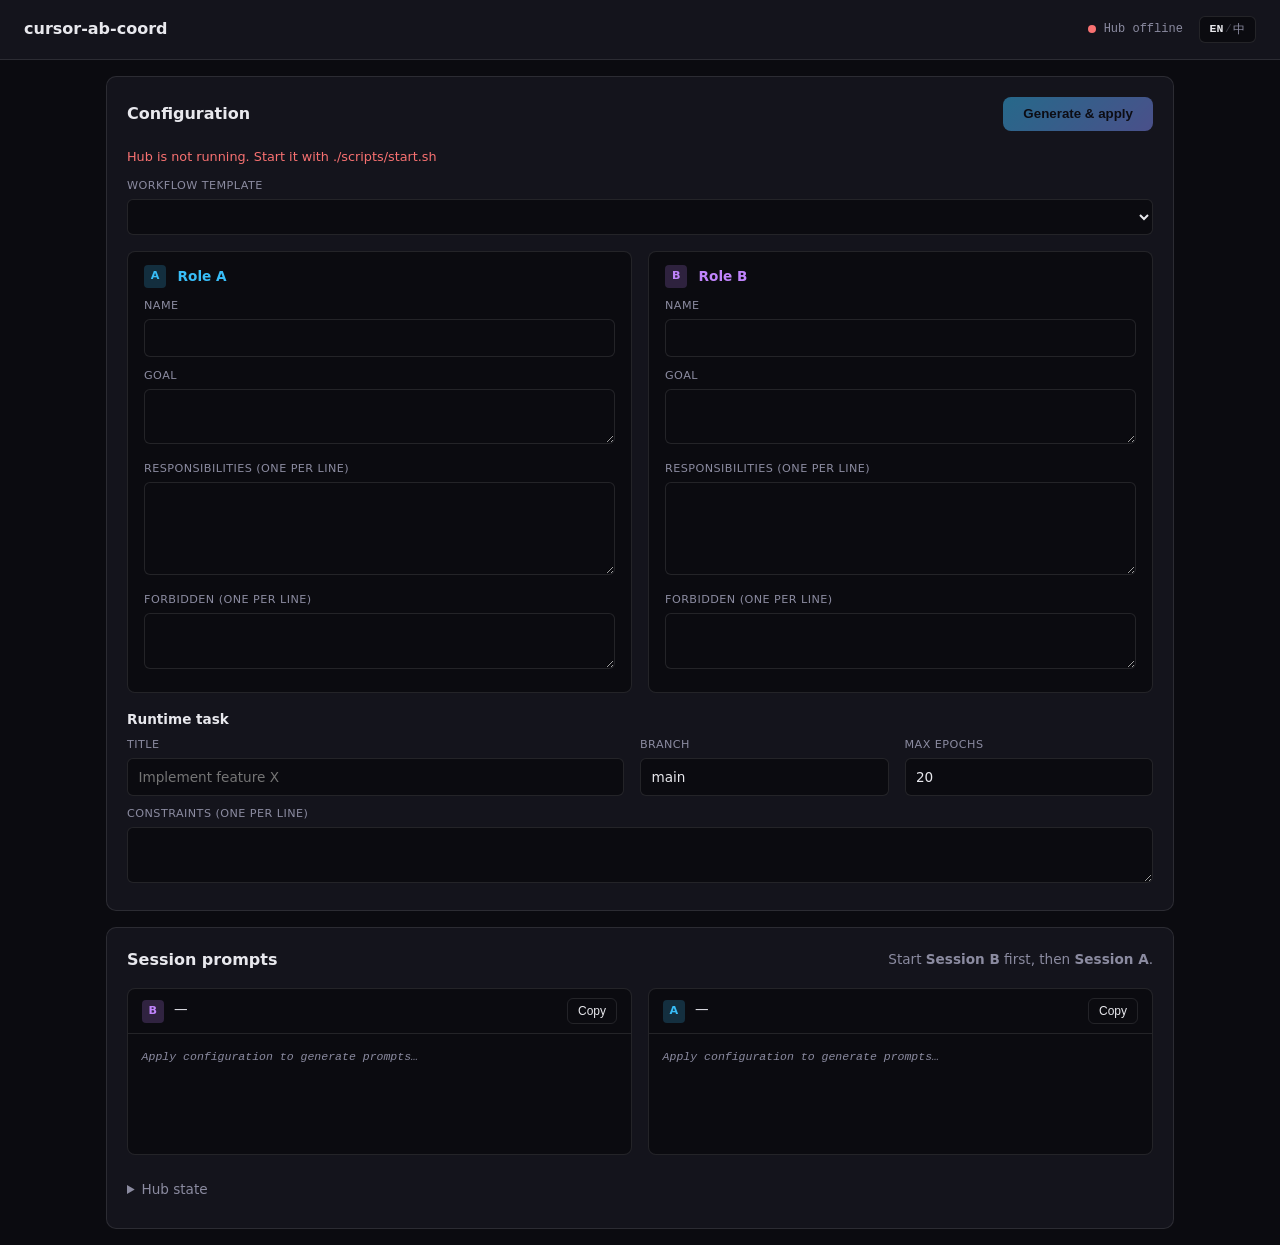
==== ui/index.html @ 5e48ee17 "Add skill/MCP/UI setup flow with configurable A/B roles - Extend hub with /profile, /setup, /templat" ====
<!DOCTYPE html>
<html lang="en">
<head>
  <meta charset="UTF-8">
  <meta name="viewport" content="width=device-width, initial-scale=1.0">
  <title>cursor-ab-coord setup</title>
  <link rel="stylesheet" href="/ui/css/style.css">
</head>
<body>
  <header class="header">
    <h1>cursor-ab-coord</h1>
    <div class="header-right">
      <div class="status" id="hubStatus">
        <span class="status-dot"></span>
        <span id="statusText" data-i18n="status.connecting">Connecting…</span>
      </div>
      <button class="lang-toggle" id="langToggle" aria-label="Switch language">
        <span class="lang-opt" data-lang="en">EN</span>
        <span class="lang-sep">/</span>
        <span class="lang-opt" data-lang="zh">中</span>
      </button>
    </div>
  </header>

  <main class="layout">
    <section class="panel">
      <div class="panel-head">
        <h2 data-i18n="config.title">Configuration</h2>
        <button type="button" class="btn-primary" id="generateBtn" data-i18n="config.generate">Generate &amp; apply</button>
      </div>
      <p class="error" id="formError" hidden></p>

      <div class="config-top">
        <div class="field">
          <label for="templateSelect" data-i18n="config.template">Workflow template</label>
          <select id="templateSelect"></select>
        </div>
      </div>

      <div class="roles-grid">
        <div class="role-card">
          <h3 class="role-a"><span class="badge badge-a">A</span> <span data-i18n="role.a">Role A</span></h3>
          <label for="roleAName" data-i18n="field.name">Name</label>
          <input id="roleAName" type="text">
          <label for="roleAGoal" data-i18n="field.goal">Goal</label>
          <textarea id="roleAGoal" rows="2"></textarea>
          <label for="roleAResp" data-i18n="field.responsibilities">Responsibilities (one per line)</label>
          <textarea id="roleAResp" rows="4"></textarea>
          <label for="roleAForbidden" data-i18n="field.forbidden">Forbidden (one per line)</label>
          <textarea id="roleAForbidden" rows="2"></textarea>
        </div>

        <div class="role-card">
          <h3 class="role-b"><span class="badge badge-b">B</span> <span data-i18n="role.b">Role B</span></h3>
          <label for="roleBName" data-i18n="field.name">Name</label>
          <input id="roleBName" type="text">
          <label for="roleBGoal" data-i18n="field.goal">Goal</label>
          <textarea id="roleBGoal" rows="2"></textarea>
          <label for="roleBResp" data-i18n="field.responsibilities">Responsibilities (one per line)</label>
          <textarea id="roleBResp" rows="4"></textarea>
          <label for="roleBForbidden" data-i18n="field.forbidden">Forbidden (one per line)</label>
          <textarea id="roleBForbidden" rows="2"></textarea>
        </div>
      </div>

      <div class="task-block">
        <h3 data-i18n="task.title">Runtime task</h3>
        <div class="task-grid">
          <div class="field field-wide">
            <label for="taskTitle" data-i18n="field.taskTitle">Title</label>
            <input id="taskTitle" type="text" data-i18n-placeholder="field.taskPlaceholder" placeholder="Implement feature X">
          </div>
          <div class="field">
            <label for="taskBranch" data-i18n="field.branch">Branch</label>
            <input id="taskBranch" type="text" value="main">
          </div>
          <div class="field">
            <label for="maxEpochs" data-i18n="field.maxEpochs">Max epochs</label>
            <input id="maxEpochs" type="number" min="1" max="100" value="20">
          </div>
        </div>
        <label for="taskConstraints" data-i18n="field.constraints">Constraints (one per line)</label>
        <textarea id="taskConstraints" rows="2"></textarea>
      </div>
    </section>

    <section class="panel">
      <div class="panel-head">
        <h2 data-i18n="prompts.title">Session prompts</h2>
        <p class="hint" data-i18n="prompts.hint">Start <strong>Session B</strong> first, then <strong>Session A</strong>.</p>
      </div>

      <div class="prompts-grid">
        <div class="prompt-card">
          <div class="prompt-header">
            <span><span class="badge badge-b">B</span> <span id="promptBName">—</span></span>
            <button type="button" class="btn-copy" data-target="promptB" data-i18n="prompts.copy">Copy</button>
          </div>
          <pre id="promptB" class="prompt-body empty" data-placeholder-key="prompts.placeholder">Apply configuration to generate prompts…</pre>
        </div>

        <div class="prompt-card">
          <div class="prompt-header">
            <span><span class="badge badge-a">A</span> <span id="promptAName">—</span></span>
            <button type="button" class="btn-copy" data-target="promptA" data-i18n="prompts.copy">Copy</button>
          </div>
          <pre id="promptA" class="prompt-body empty" data-placeholder-key="prompts.placeholder">Apply configuration to generate prompts…</pre>
        </div>
      </div>

      <details>
        <summary data-i18n="prompts.hubState">Hub state</summary>
        <pre id="stateJson" class="json-preview">{}</pre>
      </details>
    </section>
  </main>

  <div class="toast" id="toast"></div>
  <script src="/ui/js/i18n.js"></script>
  <script src="/ui/js/main.js"></script>
</body>
</html>
---- ui/css/style.css ----
*, *::before, *::after { box-sizing: border-box; margin: 0; padding: 0; }

:root {
  --bg: #0b0b10;
  --surface: #14141c;
  --border: rgba(255, 255, 255, 0.1);
  --text: #e8e8ed;
  --muted: #8b8ba0;
  --accent-a: #38bdf8;
  --accent-b: #c084fc;
  --danger: #f87171;
  --font: system-ui, -apple-system, sans-serif;
  --mono: ui-monospace, 'SF Mono', Menlo, monospace;
}

body {
  font-family: var(--font);
  background: var(--bg);
  color: var(--text);
  line-height: 1.5;
  min-height: 100vh;
}

.header {
  display: flex;
  align-items: center;
  justify-content: space-between;
  padding: 1rem 1.5rem;
  border-bottom: 1px solid var(--border);
  background: var(--surface);
}

.header h1 { font-size: 1rem; font-weight: 600; }

.header-right {
  display: flex;
  align-items: center;
  gap: 1rem;
}

.lang-toggle {
  background: var(--bg);
  border: 1px solid var(--border);
  border-radius: 6px;
  padding: 0.3rem 0.6rem;
  cursor: pointer;
  font-family: var(--mono);
  font-size: 0.72rem;
  color: var(--muted);
  display: flex;
  gap: 0.1rem;
}

.lang-toggle:hover { border-color: rgba(255,255,255,0.2); }
.lang-opt.active { color: var(--text); font-weight: 600; }
.lang-sep { opacity: 0.35; }

.status {
  display: flex;
  align-items: center;
  gap: 0.5rem;
  font-size: 0.75rem;
  font-family: var(--mono);
  color: var(--muted);
}

.status-dot {
  width: 8px;
  height: 8px;
  border-radius: 50%;
  background: var(--muted);
}

.status-dot.online { background: #34d399; }
.status-dot.offline { background: var(--danger); }

.layout {
  display: flex;
  flex-direction: column;
  gap: 1rem;
  padding: 1rem;
  max-width: 1100px;
  margin: 0 auto;
}

.panel {
  background: var(--surface);
  border: 1px solid var(--border);
  border-radius: 10px;
  padding: 1.25rem;
}

.panel-head {
  display: flex;
  align-items: center;
  justify-content: space-between;
  gap: 1rem;
  flex-wrap: wrap;
  margin-bottom: 1rem;
}

.panel-head h2 { font-size: 1rem; }

.panel h2 {
  font-size: 1rem;
}

.panel h3 {
  font-size: 0.85rem;
  margin-bottom: 0.5rem;
  display: flex;
  align-items: center;
  gap: 0.35rem;
}

.role-a { color: var(--accent-a); }
.role-b { color: var(--accent-b); }

label {
  display: block;
  font-size: 0.7rem;
  text-transform: uppercase;
  letter-spacing: 0.04em;
  color: var(--muted);
  margin-top: 0.65rem;
}

input, select, textarea {
  width: 100%;
  margin-top: 0.25rem;
  padding: 0.5rem 0.65rem;
  background: var(--bg);
  border: 1px solid var(--border);
  border-radius: 6px;
  color: var(--text);
  font: inherit;
  font-size: 0.85rem;
}

textarea {
  font-family: var(--mono);
  font-size: 0.78rem;
  resize: vertical;
}

.config-top {
  display: grid;
  grid-template-columns: 1fr;
  gap: 1rem;
  margin-bottom: 1rem;
}

.field label { margin-top: 0; }

.roles-grid {
  display: grid;
  grid-template-columns: 1fr 1fr;
  gap: 1rem;
  margin-bottom: 1rem;
}

.role-card {
  border: 1px solid var(--border);
  border-radius: 8px;
  padding: 0.85rem 1rem 1rem;
  background: var(--bg);
}

.task-block { margin-top: 0.25rem; }

.task-grid {
  display: grid;
  grid-template-columns: 2fr 1fr 1fr;
  gap: 1rem;
}

.task-grid .field label { margin-top: 0; }

.btn-primary {
  width: auto;
  padding: 0.6rem 1.25rem;
  border: none;
  border-radius: 8px;
  background: linear-gradient(135deg, var(--accent-a), #818cf8);
  color: #06060b;
  font-weight: 600;
  cursor: pointer;
  white-space: nowrap;
}

.btn-primary:disabled { opacity: 0.5; cursor: not-allowed; }

.error {
  margin-bottom: 0.75rem;
  color: var(--danger);
  font-size: 0.8rem;
}

.hint {
  font-size: 0.85rem;
  color: var(--muted);
}

.prompts-grid {
  display: grid;
  grid-template-columns: 1fr 1fr;
  gap: 1rem;
}

.prompt-card {
  border: 1px solid var(--border);
  border-radius: 8px;
  overflow: hidden;
  margin-bottom: 1rem;
  background: var(--bg);
}

.prompt-header {
  display: flex;
  align-items: center;
  justify-content: space-between;
  padding: 0.6rem 0.85rem;
  border-bottom: 1px solid var(--border);
  font-size: 0.85rem;
}

.badge {
  display: inline-flex;
  align-items: center;
  justify-content: center;
  width: 1.4rem;
  height: 1.4rem;
  border-radius: 4px;
  font-size: 0.7rem;
  font-weight: 700;
  margin-right: 0.35rem;
}

.badge-a { background: rgba(56,189,248,0.2); color: var(--accent-a); }
.badge-b { background: rgba(192,132,252,0.2); color: var(--accent-b); }

.btn-copy {
  padding: 0.3rem 0.65rem;
  font-size: 0.75rem;
  border: 1px solid var(--border);
  border-radius: 6px;
  background: transparent;
  color: var(--text);
  cursor: pointer;
}

.prompt-body {
  padding: 0.85rem;
  font-family: var(--mono);
  font-size: 0.72rem;
  line-height: 1.55;
  white-space: pre-wrap;
  word-break: break-word;
  max-height: 320px;
  overflow-y: auto;
  min-height: 120px;
}

.prompt-body.empty { color: var(--muted); font-style: italic; }

.prompt-card .prompt-body { margin: 0; }

details { margin-top: 0.5rem; font-size: 0.85rem; color: var(--muted); }
summary { cursor: pointer; margin-bottom: 0.5rem; }

.json-preview {
  font-family: var(--mono);
  font-size: 0.7rem;
  white-space: pre-wrap;
  color: var(--muted);
}

.toast {
  position: fixed;
  bottom: 1.5rem;
  left: 50%;
  transform: translateX(-50%) translateY(60px);
  padding: 0.6rem 1rem;
  background: var(--surface);
  border: 1px solid var(--border);
  border-radius: 8px;
  font-size: 0.85rem;
  opacity: 0;
  transition: transform 0.25s, opacity 0.25s;
  pointer-events: none;
}

.toast.show {
  opacity: 1;
  transform: translateX(-50%) translateY(0);
}

@media (max-width: 800px) {
  .config-top,
  .roles-grid,
  .task-grid,
  .prompts-grid {
    grid-template-columns: 1fr;
  }
}
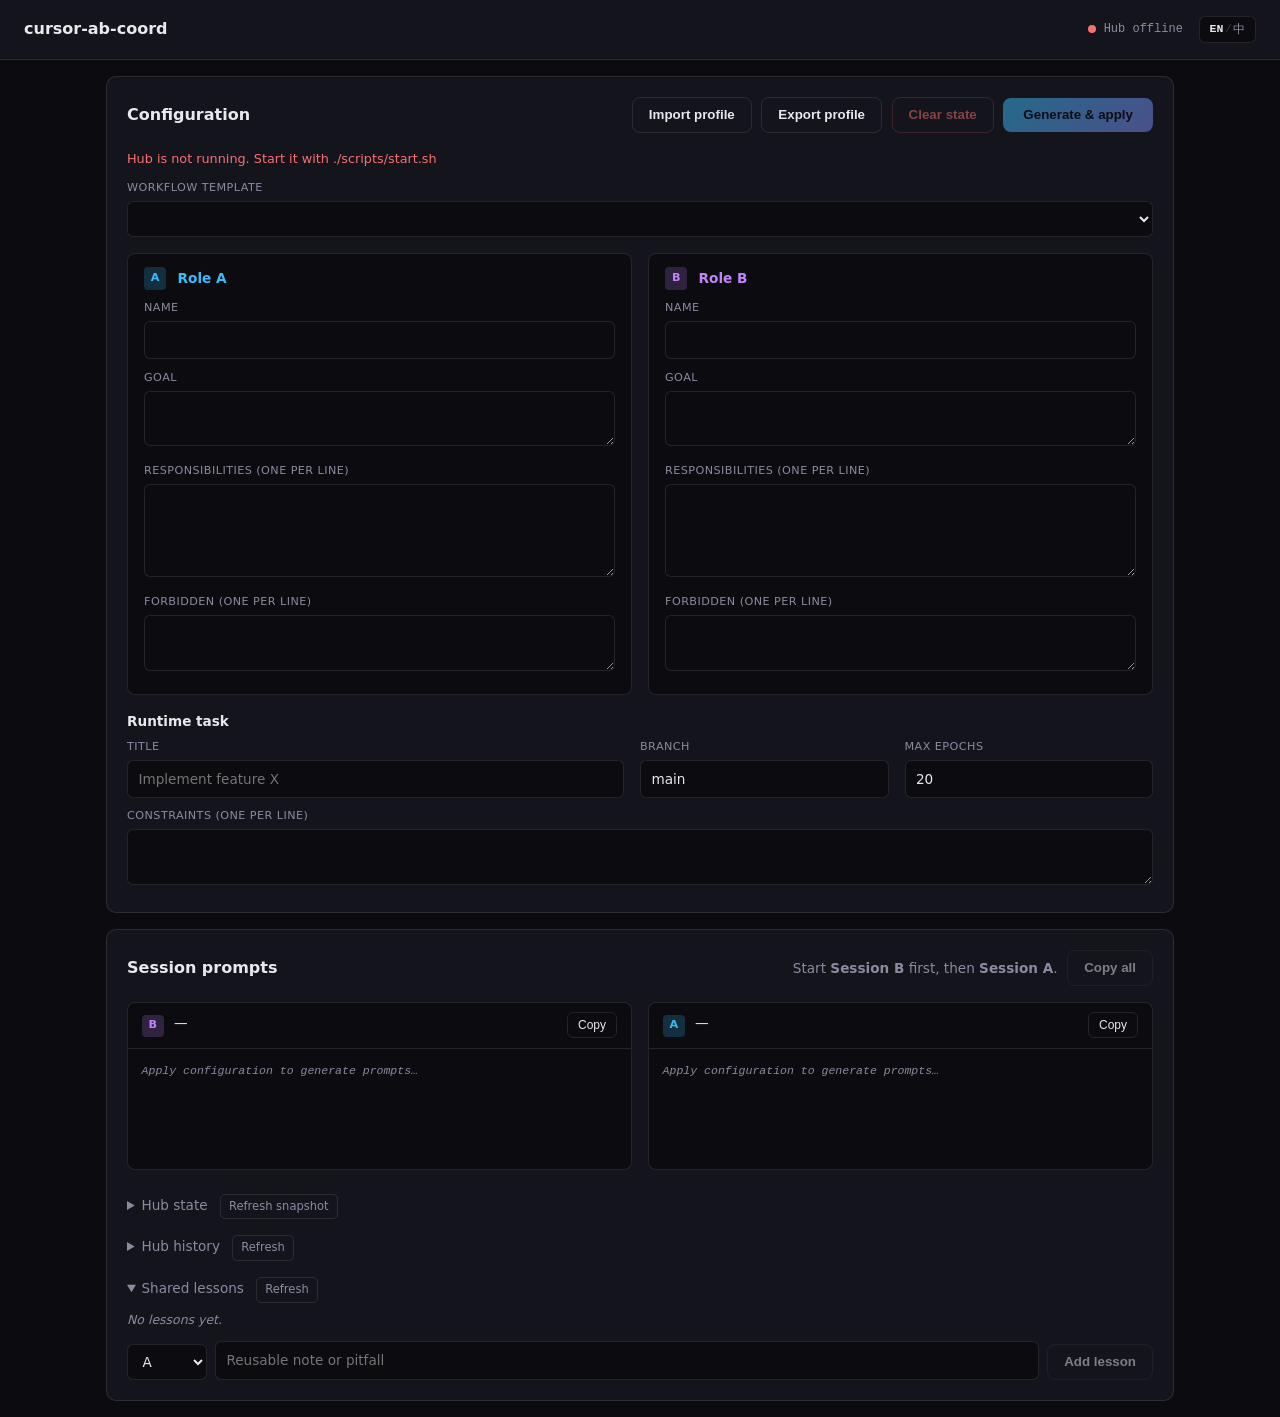
==== commit 288fdf8e: "Add coord setup automation and validation Ship the hub, MCP, CLI, UI, localization, and CI pieces ne" ====
--- a/ui/index.html
+++ b/ui/index.html
@@ -26,7 +26,13 @@
     <section class="panel">
       <div class="panel-head">
         <h2 data-i18n="config.title">Configuration</h2>
-        <button type="button" class="btn-primary" id="generateBtn" data-i18n="config.generate">Generate &amp; apply</button>
+        <div class="panel-actions">
+          <button type="button" class="btn-secondary" id="importProfileBtn" data-i18n="config.importProfile">Import profile</button>
+          <button type="button" class="btn-secondary" id="exportProfileBtn" data-i18n="config.exportProfile">Export profile</button>
+          <button type="button" class="btn-secondary btn-danger" id="clearStateBtn" data-i18n="config.clearState">Clear state</button>
+          <button type="button" class="btn-primary" id="generateBtn" data-i18n="config.generate">Generate &amp; apply</button>
+          <input type="file" id="profileFileInput" accept="application/json,.json" hidden>
+        </div>
       </div>
       <p class="error" id="formError" hidden></p>
 
@@ -76,7 +82,7 @@
           </div>
           <div class="field">
             <label for="maxEpochs" data-i18n="field.maxEpochs">Max epochs</label>
-            <input id="maxEpochs" type="number" min="1" max="100" value="20">
+            <input id="maxEpochs" type="number" min="1" max="100" step="1" value="20">
           </div>
         </div>
         <label for="taskConstraints" data-i18n="field.constraints">Constraints (one per line)</label>
@@ -87,7 +93,10 @@
     <section class="panel">
       <div class="panel-head">
         <h2 data-i18n="prompts.title">Session prompts</h2>
-        <p class="hint" data-i18n="prompts.hint">Start <strong>Session B</strong> first, then <strong>Session A</strong>.</p>
+        <div class="panel-actions">
+          <p class="hint" data-i18n="prompts.hint">Start <strong>Session B</strong> first, then <strong>Session A</strong>.</p>
+          <button type="button" class="btn-secondary" id="copyAllBtn" data-i18n="prompts.copyAll" disabled>Copy all</button>
+        </div>
       </div>
 
       <div class="prompts-grid">
@@ -109,8 +118,37 @@
       </div>
 
       <details>
-        <summary data-i18n="prompts.hubState">Hub state</summary>
+        <summary>
+          <span data-i18n="prompts.hubState">Hub state</span>
+          <button type="button" class="btn-inline" id="refreshSnapshotBtn" data-i18n="snapshot.refresh">Refresh snapshot</button>
+        </summary>
+        <div id="healthWarnings" class="health-warnings empty" data-i18n="health.ok">No health warnings.</div>
+        <div id="outcomeCounts" class="outcome-counts"></div>
         <pre id="stateJson" class="json-preview">{}</pre>
+      </details>
+
+      <details>
+        <summary>
+          <span data-i18n="prompts.hubHistory">Hub history</span>
+          <button type="button" class="btn-inline" id="refreshHistoryBtn" data-i18n="prompts.refresh">Refresh</button>
+        </summary>
+        <pre id="historyJson" class="json-preview">[]</pre>
+      </details>
+
+      <details open>
+        <summary>
+          <span data-i18n="lessons.title">Shared lessons</span>
+          <button type="button" class="btn-inline" id="refreshLessonsBtn" data-i18n="prompts.refresh">Refresh</button>
+        </summary>
+        <div id="lessonsList" class="lessons-list empty" data-i18n="lessons.empty">No lessons yet.</div>
+        <div class="lesson-form">
+          <select id="lessonRole" aria-label="Lesson role">
+            <option value="A">A</option>
+            <option value="B">B</option>
+          </select>
+          <input id="lessonText" type="text" data-i18n-placeholder="lessons.placeholder" placeholder="Reusable note or pitfall">
+          <button type="button" class="btn-secondary" id="addLessonBtn" data-i18n="lessons.add">Add lesson</button>
+        </div>
       </details>
     </section>
   </main>
--- a/ui/css/style.css
+++ b/ui/css/style.css
@@ -190,6 +190,36 @@
 
 .btn-primary:disabled { opacity: 0.5; cursor: not-allowed; }
 
+.panel-actions {
+  display: flex;
+  align-items: center;
+  gap: 0.6rem;
+  flex-wrap: wrap;
+}
+
+.btn-secondary {
+  width: auto;
+  padding: 0.6rem 1rem;
+  border: 1px solid var(--border);
+  border-radius: 8px;
+  background: transparent;
+  color: var(--text);
+  font-weight: 600;
+  cursor: pointer;
+  white-space: nowrap;
+}
+
+.btn-secondary:disabled { opacity: 0.5; cursor: not-allowed; }
+
+.btn-danger {
+  color: var(--danger);
+  border-color: rgba(248, 113, 113, 0.35);
+}
+
+.btn-danger:hover {
+  background: rgba(248, 113, 113, 0.08);
+}
+
 .error {
   margin-bottom: 0.75rem;
   color: var(--danger);
@@ -268,11 +298,99 @@
 details { margin-top: 0.5rem; font-size: 0.85rem; color: var(--muted); }
 summary { cursor: pointer; margin-bottom: 0.5rem; }
 
+.btn-inline {
+  margin-left: 0.5rem;
+  padding: 0.2rem 0.5rem;
+  border: 1px solid var(--border);
+  border-radius: 5px;
+  background: transparent;
+  color: var(--muted);
+  cursor: pointer;
+  font: inherit;
+  font-size: 0.72rem;
+}
+
+.btn-inline:hover {
+  color: var(--text);
+  border-color: rgba(255,255,255,0.2);
+}
+
 .json-preview {
   font-family: var(--mono);
   font-size: 0.7rem;
   white-space: pre-wrap;
   color: var(--muted);
+}
+
+.health-warnings {
+  display: grid;
+  gap: 0.35rem;
+  margin: 0.5rem 0;
+  color: var(--danger);
+  font-size: 0.78rem;
+}
+
+.health-warnings.empty {
+  color: var(--muted);
+  font-style: italic;
+}
+
+.health-warning {
+  border: 1px solid rgba(248, 113, 113, 0.35);
+  border-radius: 6px;
+  padding: 0.45rem 0.55rem;
+  background: rgba(248, 113, 113, 0.08);
+}
+
+.outcome-counts {
+  margin: 0.5rem 0;
+  color: var(--muted);
+  font-family: var(--mono);
+  font-size: 0.7rem;
+}
+
+.lessons-list {
+  display: grid;
+  gap: 0.45rem;
+  margin-bottom: 0.75rem;
+}
+
+.lessons-list.empty {
+  color: var(--muted);
+  font-size: 0.78rem;
+  font-style: italic;
+}
+
+.lesson-item {
+  border: 1px solid var(--border);
+  border-radius: 6px;
+  padding: 0.55rem 0.65rem;
+  background: var(--bg);
+}
+
+.lesson-meta {
+  margin-bottom: 0.2rem;
+  color: var(--muted);
+  font-family: var(--mono);
+  font-size: 0.68rem;
+}
+
+.lesson-text {
+  color: var(--text);
+  font-size: 0.8rem;
+}
+
+.lesson-form {
+  display: grid;
+  grid-template-columns: 5rem 1fr auto;
+  gap: 0.5rem;
+  align-items: end;
+}
+
+.lesson-form select,
+.lesson-form input,
+.lesson-form button {
+  margin-top: 0;
 }
 
 .toast {
@@ -299,7 +417,8 @@
   .config-top,
   .roles-grid,
   .task-grid,
-  .prompts-grid {
+  .prompts-grid,
+  .lesson-form {
     grid-template-columns: 1fr;
   }
 }
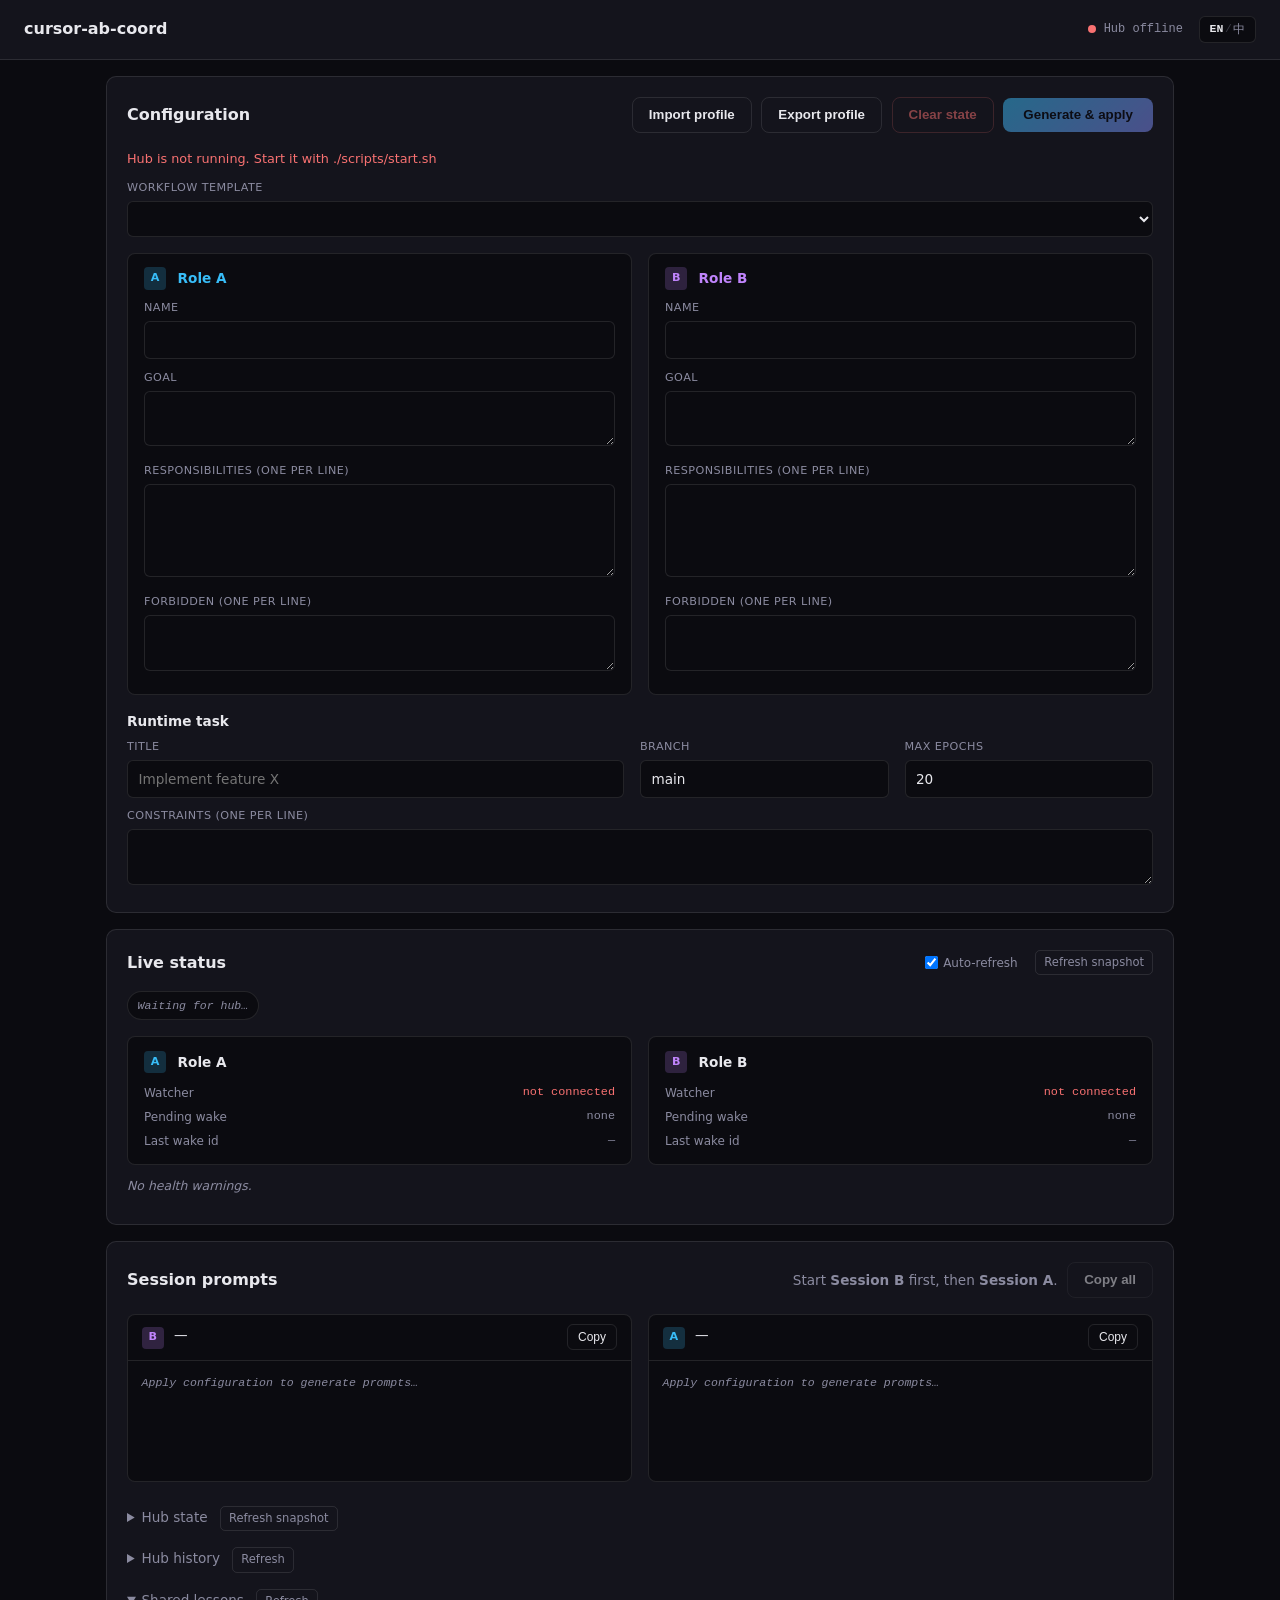
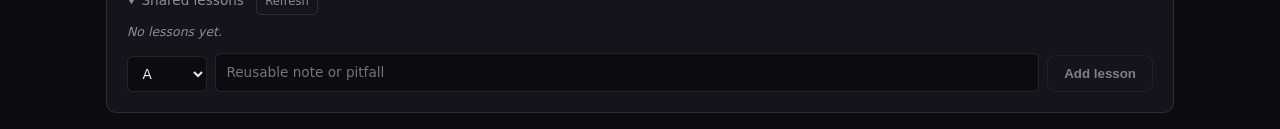
==== commit b88a933b: "Add turn-gate coordination and live status UI Default signal turn to the target so a missed turn fie" ====
--- a/ui/index.html
+++ b/ui/index.html
@@ -92,6 +92,52 @@
 
     <section class="panel">
       <div class="panel-head">
+        <h2 data-i18n="live.title">Live status</h2>
+        <div class="panel-actions">
+          <label class="autorefresh">
+            <input type="checkbox" id="autoRefreshToggle" checked>
+            <span data-i18n="live.autoRefresh">Auto-refresh</span>
+          </label>
+          <button type="button" class="btn-inline" id="refreshLiveBtn" data-i18n="snapshot.refresh">Refresh snapshot</button>
+        </div>
+      </div>
+
+      <div class="status-summary" id="statusSummary">
+        <span class="summary-chip muted" data-i18n="live.waiting">Waiting for hub…</span>
+      </div>
+
+      <div class="status-board">
+        <div class="status-card" id="statusCardA">
+          <div class="status-card-head">
+            <span class="badge badge-a">A</span>
+            <span id="statusNameA" data-i18n="role.a">Role A</span>
+            <span class="turn-pill" id="turnPillA" data-i18n="live.turn" hidden>turn</span>
+          </div>
+          <ul class="status-metrics">
+            <li><span data-i18n="live.watcher">Watcher</span><span id="watcherA" class="metric-val">—</span></li>
+            <li><span data-i18n="live.pending">Pending wake</span><span id="pendingA" class="metric-val">—</span></li>
+            <li><span data-i18n="live.lastWake">Last wake id</span><span id="lastWakeA" class="metric-val">—</span></li>
+          </ul>
+        </div>
+        <div class="status-card" id="statusCardB">
+          <div class="status-card-head">
+            <span class="badge badge-b">B</span>
+            <span id="statusNameB" data-i18n="role.b">Role B</span>
+            <span class="turn-pill" id="turnPillB" data-i18n="live.turn" hidden>turn</span>
+          </div>
+          <ul class="status-metrics">
+            <li><span data-i18n="live.watcher">Watcher</span><span id="watcherB" class="metric-val">—</span></li>
+            <li><span data-i18n="live.pending">Pending wake</span><span id="pendingB" class="metric-val">—</span></li>
+            <li><span data-i18n="live.lastWake">Last wake id</span><span id="lastWakeB" class="metric-val">—</span></li>
+          </ul>
+        </div>
+      </div>
+
+      <div id="liveHealth" class="health-warnings empty" data-i18n="health.ok">No health warnings.</div>
+    </section>
+
+    <section class="panel">
+      <div class="panel-head">
         <h2 data-i18n="prompts.title">Session prompts</h2>
         <div class="panel-actions">
           <p class="hint" data-i18n="prompts.hint">Start <strong>Session B</strong> first, then <strong>Session A</strong>.</p>
--- a/ui/css/style.css
+++ b/ui/css/style.css
@@ -349,6 +349,121 @@
   font-size: 0.7rem;
 }
 
+.autorefresh {
+  display: flex;
+  align-items: center;
+  gap: 0.35rem;
+  margin: 0;
+  font-size: 0.75rem;
+  color: var(--muted);
+  text-transform: none;
+  letter-spacing: 0;
+  cursor: pointer;
+}
+
+.autorefresh input {
+  width: auto;
+  margin: 0;
+}
+
+.status-summary {
+  display: flex;
+  flex-wrap: wrap;
+  gap: 0.45rem;
+  margin-bottom: 1rem;
+}
+
+.summary-chip {
+  display: inline-flex;
+  align-items: center;
+  gap: 0.3rem;
+  padding: 0.3rem 0.6rem;
+  border: 1px solid var(--border);
+  border-radius: 999px;
+  background: var(--bg);
+  font-family: var(--mono);
+  font-size: 0.72rem;
+  color: var(--text);
+}
+
+.summary-chip .chip-key {
+  color: var(--muted);
+  text-transform: uppercase;
+  letter-spacing: 0.04em;
+  font-size: 0.62rem;
+}
+
+.summary-chip.muted { color: var(--muted); font-style: italic; }
+.summary-chip.ok { border-color: rgba(52, 211, 153, 0.4); color: #34d399; }
+.summary-chip.warn { border-color: rgba(251, 191, 36, 0.4); color: #fbbf24; }
+.summary-chip.danger { border-color: rgba(248, 113, 113, 0.4); color: var(--danger); }
+
+.status-board {
+  display: grid;
+  grid-template-columns: 1fr 1fr;
+  gap: 1rem;
+  margin-bottom: 0.75rem;
+}
+
+.status-card {
+  border: 1px solid var(--border);
+  border-radius: 8px;
+  padding: 0.85rem 1rem;
+  background: var(--bg);
+  transition: border-color 0.2s, box-shadow 0.2s;
+}
+
+.status-card.is-turn {
+  border-color: rgba(52, 211, 153, 0.5);
+  box-shadow: 0 0 0 1px rgba(52, 211, 153, 0.25) inset;
+}
+
+.status-card-head {
+  display: flex;
+  align-items: center;
+  gap: 0.35rem;
+  font-size: 0.85rem;
+  font-weight: 600;
+  margin-bottom: 0.65rem;
+}
+
+.turn-pill {
+  margin-left: auto;
+  padding: 0.12rem 0.5rem;
+  border-radius: 999px;
+  background: rgba(52, 211, 153, 0.18);
+  color: #34d399;
+  font-size: 0.62rem;
+  font-weight: 700;
+  text-transform: uppercase;
+  letter-spacing: 0.06em;
+}
+
+.status-metrics {
+  list-style: none;
+  display: grid;
+  gap: 0.4rem;
+}
+
+.status-metrics li {
+  display: flex;
+  align-items: center;
+  justify-content: space-between;
+  font-size: 0.75rem;
+  color: var(--muted);
+}
+
+.metric-val {
+  font-family: var(--mono);
+  font-size: 0.74rem;
+  color: var(--text);
+}
+
+.metric-val.ok { color: #34d399; }
+.metric-val.bad { color: var(--danger); }
+.metric-val.warn { color: #fbbf24; }
+.metric-val.muted { color: var(--muted); }
+
 .lessons-list {
   display: grid;
   gap: 0.45rem;
@@ -418,6 +533,7 @@
   .roles-grid,
   .task-grid,
   .prompts-grid,
+  .status-board,
   .lesson-form {
     grid-template-columns: 1fr;
   }
